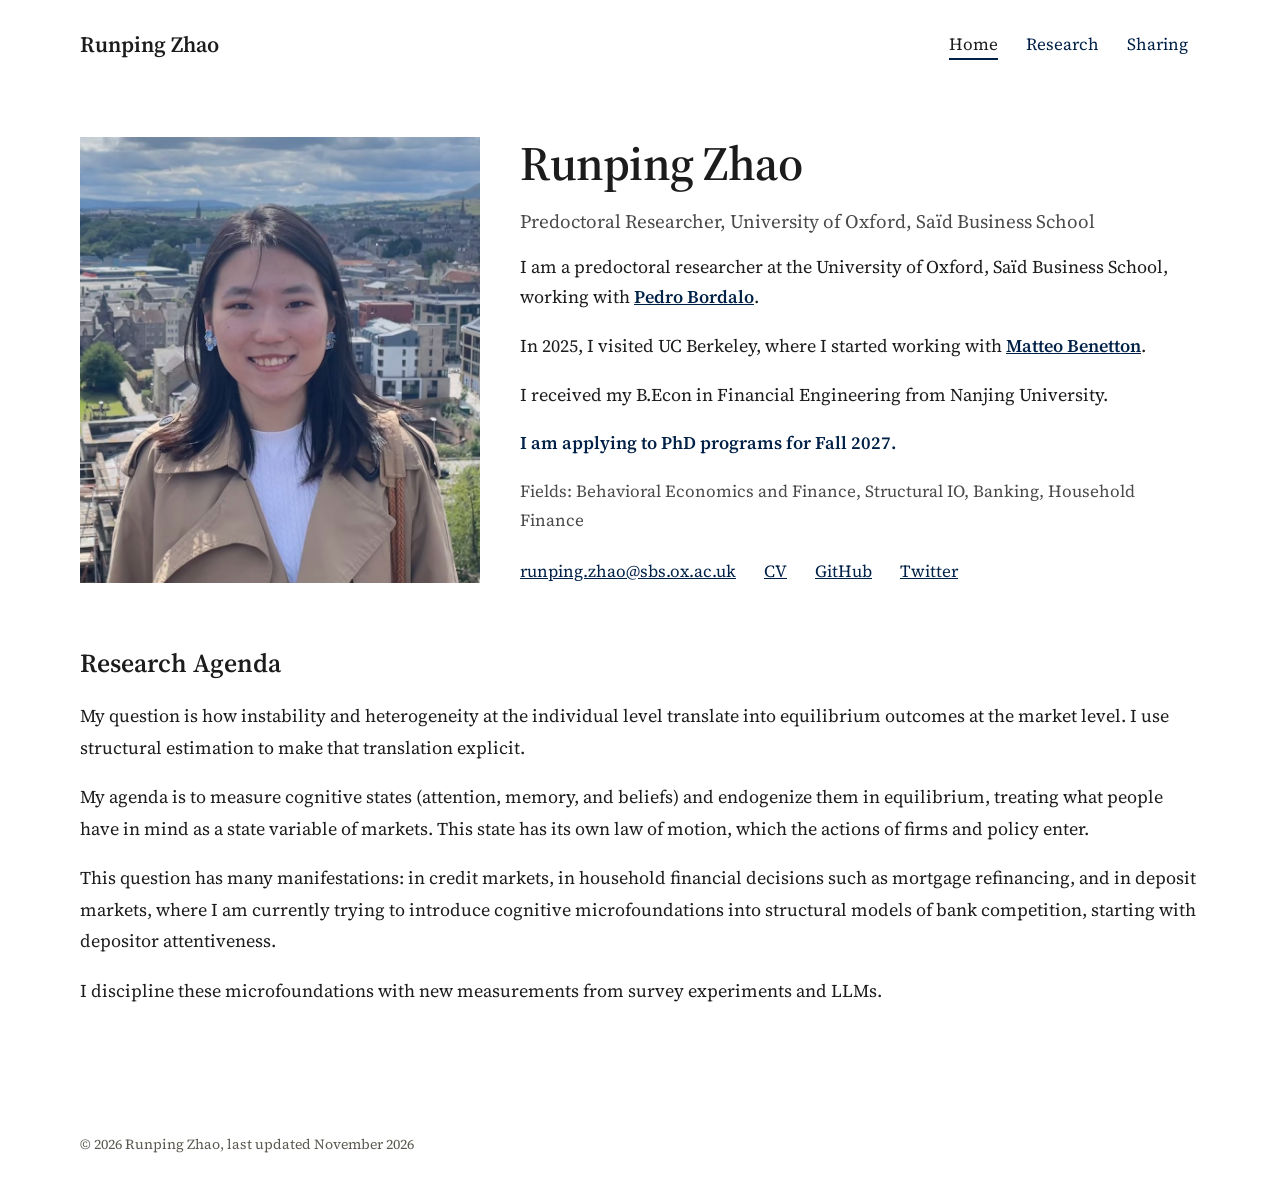
==== index.html @ ddcee46c "Add files via upload" ====
<!doctype html>
<html lang="en">
<head>
<meta charset="utf-8">
<meta name="viewport" content="width=device-width, initial-scale=1">
<title>Runping Zhao</title>
<meta name="description" content="Runping Zhao, predoctoral researcher at the University of Oxford, Saïd Business School. Behavioral economics and finance, structural IO, banking, and household finance.">
<meta property="og:title" content="Runping Zhao">
<meta property="og:description" content="Runping Zhao, predoctoral researcher at the University of Oxford, Saïd Business School. Behavioral economics and finance, structural IO, banking, and household finance.">
<meta property="og:type" content="website">
<meta property="og:image" content="assets/runping-zhao.png">
<link rel="icon" href="assets/favicon.svg" type="image/svg+xml">
<link rel="preconnect" href="https://fonts.googleapis.com">
<link rel="preconnect" href="https://fonts.gstatic.com" crossorigin>
<link href="https://fonts.googleapis.com/css2?family=Source+Serif+4:ital,opsz,wght@0,8..60,400;0,8..60,600;1,8..60,400&display=swap" rel="stylesheet">
<link rel="stylesheet" href="assets/site.css">
</head>
<body>
<div style="font-family: 'Source Serif 4', Georgia, serif; color: #1c1c1c; background: #ffffff; min-height: 100vh; display: flex; flex-direction: column">

<header class="site-header" style="position: sticky; top: 0; z-index: 10; background: #ffffff; backdrop-filter: saturate(180%) blur(10px); -webkit-backdrop-filter: saturate(180%) blur(10px); border-bottom: 1px solid transparent; transition: background 250ms ease, border-color 250ms ease">
<div style="max-width: 1200px; margin: 0 auto; padding: 16px 40px 0; min-height: 72px; display: flex; flex-wrap: wrap; align-items: center; justify-content: space-between; gap: 8px">
<a href="index.html" style="font-size: 22px; font-weight: 600; color: #1c1c1c; text-decoration: none">Runping Zhao</a>
<nav aria-label="Main" style="display: flex; flex-wrap: wrap; gap: 4px; font-size: 17px">
<a href="index.html" aria-current="page" style="padding: 12px 12px; color: #1c1c1c; text-decoration: underline; text-decoration-color: #002147; text-decoration-thickness: 2px; text-underline-offset: 8px">Home</a>
<a href="research.html" style="padding: 12px 12px; text-decoration: none">Research</a>
<a href="sharing.html" style="padding: 12px 12px; text-decoration: none">Sharing</a>
</nav>
</div>
</header>

<main style="flex: 1; width: 100%; max-width: 1200px; margin: 0 auto; padding: 64px 40px 96px; box-sizing: border-box; display: flex; flex-direction: column; gap: 64px">

<section style="display: flex; flex-wrap: wrap; gap: 40px; align-items: stretch">
<div style="flex: 0 1 400px; min-height: 400px; position: relative; overflow: hidden"><img src="assets/runping-zhao.png" alt="Runping Zhao" width="970" height="968" style="position: absolute; inset: 0; width: 100%; height: 100%; object-fit: cover; object-position: 50% 30%; display: block"></div>
<div style="flex: 1 1 380px; display: flex; flex-direction: column; gap: 18px">
<h1 style="margin: 0; font-size: 48px; font-weight: 600; letter-spacing: -0.5px; line-height: 1.1">Runping Zhao</h1>
<p style="margin: 0; font-size: 19px; color: #4a4a4a">Predoctoral Researcher, University of Oxford, Saïd Business School</p>
<p style="margin: 0; font-size: 18px; line-height: 1.7">I am a predoctoral researcher at the University of Oxford, Saïd Business School, working with <a href="https://sites.google.com/site/pbordalo/" target="_blank" rel="noopener noreferrer" style="white-space: nowrap; font-weight: 600">Pedro Bordalo</a>.</p>
<p style="margin: 0; font-size: 18px; line-height: 1.7">In 2025, I visited UC Berkeley, where I started working with <a href="https://sites.google.com/view/matteobenetton/home" target="_blank" rel="noopener noreferrer" style="white-space: nowrap; font-weight: 600">Matteo Benetton</a>.</p>
<p style="margin: 0; font-size: 18px; line-height: 1.7">I received my B.Econ in Financial Engineering from Nanjing University.</p>
<p style="margin: 0; font-size: 18px; line-height: 1.7; font-weight: 600; color: #002147">I am applying to PhD programs for Fall 2027.</p>
<p style="margin: 0; font-size: 17px; line-height: 1.7; color: #4a4a4a">Fields: Behavioral Economics and Finance, Structural IO, Banking, Household Finance</p>
<nav aria-label="Links" style="display: flex; flex-wrap: wrap; gap: 8px 28px; font-size: 17px; padding-top: 6px">
<a class="js-email" data-u="runping.zhao" data-d="sbs.ox.ac.uk" href="#">runping.zhao [at] sbs.ox.ac.uk</a>
<a href="viewer.html?file=files/RunpingZhao_CV.pdf&amp;title=Curriculum%20Vitae">CV</a>
<a href="https://github.com/ReunionZhao" target="_blank" rel="noopener noreferrer">GitHub</a>
<a href="https://x.com/reneeinsilence" target="_blank" rel="noopener noreferrer">Twitter</a>
</nav>
</div>
</section>

<section style="display: flex; flex-direction: column; gap: 20px">
<h2 style="margin: 0; font-size: 26px; font-weight: 600; line-height: 1.3">Research Agenda</h2>
<div style="display: flex; flex-direction: column; gap: 18px">
<p style="margin: 0; font-size: 18px; line-height: 1.75">My question is how instability and heterogeneity at the individual level translate into equilibrium outcomes at the market level. I use structural estimation to make that translation explicit.</p>
<p style="margin: 0; font-size: 18px; line-height: 1.75">My agenda is to measure cognitive states (attention, memory, and beliefs) and endogenize them in equilibrium, treating what people have in mind as a state variable of markets. This state has its own law of motion, which the actions of firms and policy enter.</p>
<p style="margin: 0; font-size: 18px; line-height: 1.75">This question has many manifestations: in credit markets, in household financial decisions such as mortgage refinancing, and in deposit markets, where I am currently trying to introduce cognitive microfoundations into structural models of bank competition, starting with depositor attentiveness.</p>
<p style="margin: 0; font-size: 18px; line-height: 1.75">I discipline these microfoundations with new measurements from survey experiments and LLMs.</p>
</div>
</section>

</main>

<footer style="margin-top: auto">
<div style="max-width: 1200px; margin: 0 auto; padding: 32px 40px 40px; font-size: 14px; color: #5a5850; text-align: left">© 2026 Runping Zhao, last updated November 2026</div>
</footer>
</div>
<script src="assets/site.js"></script>
</body>
</html>
---- assets/site.css ----
*,*::before,*::after{box-sizing:border-box}
body{margin:0}
a{color:#002147}a:hover{color:#4a6a92}
.pdf-pages{display:flex;flex-direction:column;align-items:center;gap:16px}
.pdf-pages canvas{display:block;max-width:100%;height:auto;box-shadow:0 1px 3px rgba(0,0,0,.12),0 1px 12px rgba(0,0,0,.06)}
@media (max-width:640px){header>div,main{padding-left:20px!important;padding-right:20px!important}}
@media (prefers-reduced-motion: reduce){*{animation:none!important;transition:none!important}}
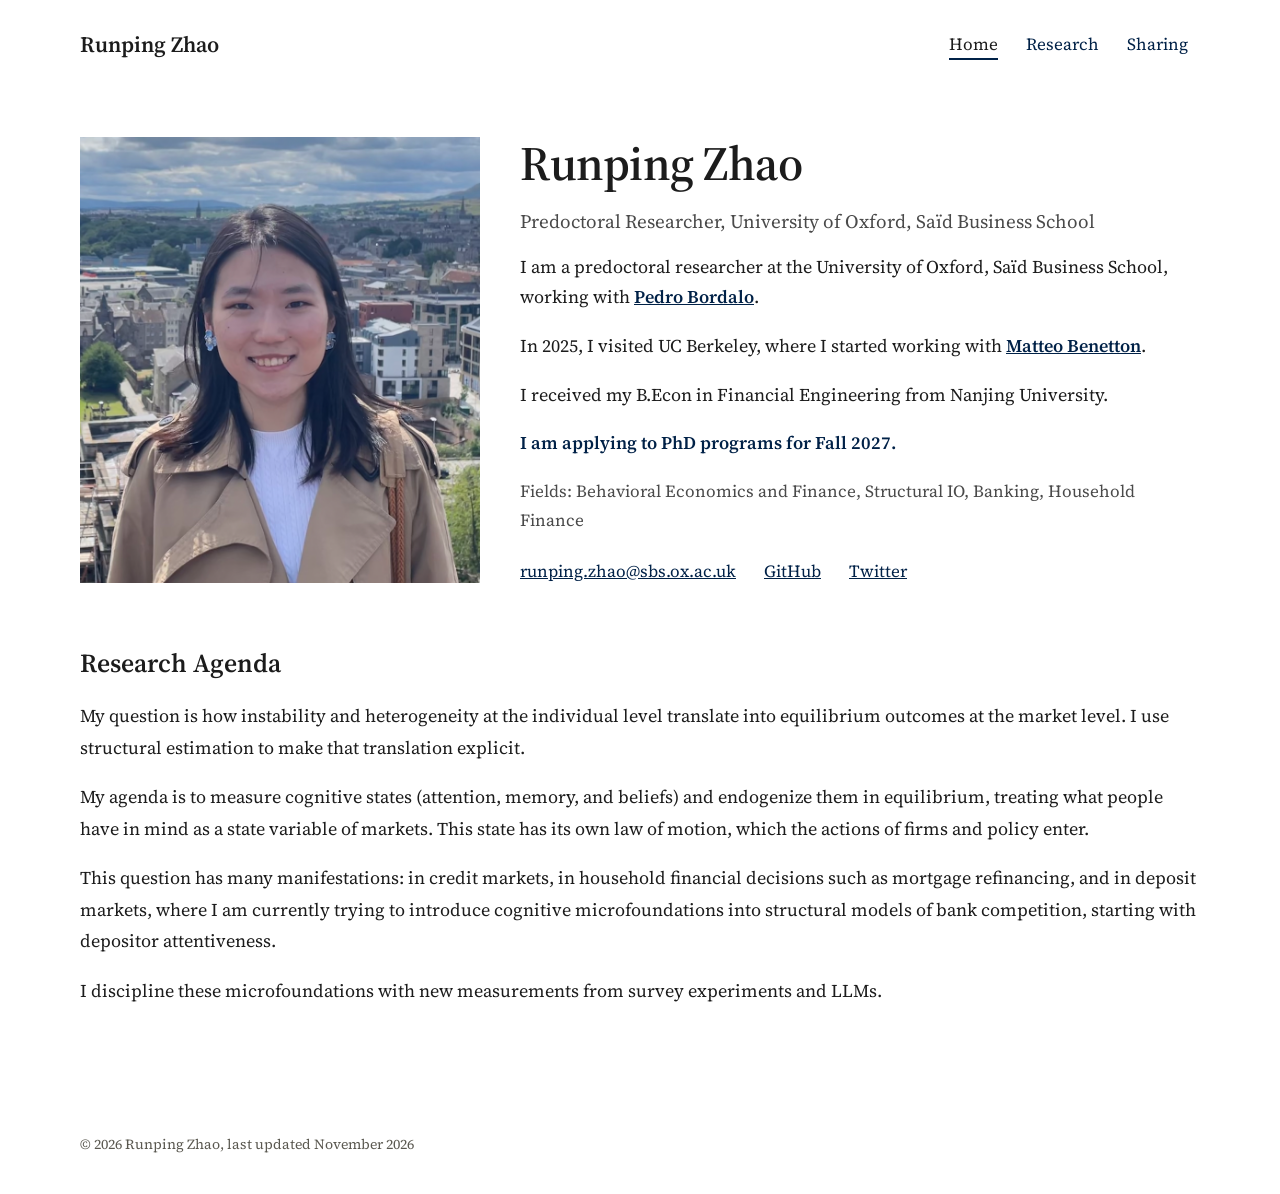
==== commit 3e882f60: "Add files via upload" ====
--- a/index.html
+++ b/index.html
@@ -8,7 +8,8 @@
 <meta property="og:title" content="Runping Zhao">
 <meta property="og:description" content="Runping Zhao, predoctoral researcher at the University of Oxford, Saïd Business School. Behavioral economics and finance, structural IO, banking, and household finance.">
 <meta property="og:type" content="website">
-<meta property="og:image" content="assets/runping-zhao.png">
+<meta property="og:image" content="https://runpingzhao.com/assets/runping-zhao.png">
+<meta property="og:url" content="https://runpingzhao.com/">
 <link rel="icon" href="assets/favicon.svg" type="image/svg+xml">
 <link rel="preconnect" href="https://fonts.googleapis.com">
 <link rel="preconnect" href="https://fonts.gstatic.com" crossorigin>
@@ -43,7 +44,6 @@
 <p style="margin: 0; font-size: 17px; line-height: 1.7; color: #4a4a4a">Fields: Behavioral Economics and Finance, Structural IO, Banking, Household Finance</p>
 <nav aria-label="Links" style="display: flex; flex-wrap: wrap; gap: 8px 28px; font-size: 17px; padding-top: 6px">
 <a class="js-email" data-u="runping.zhao" data-d="sbs.ox.ac.uk" href="#">runping.zhao [at] sbs.ox.ac.uk</a>
-<a href="viewer.html?file=files/RunpingZhao_CV.pdf&amp;title=Curriculum%20Vitae">CV</a>
 <a href="https://github.com/ReunionZhao" target="_blank" rel="noopener noreferrer">GitHub</a>
 <a href="https://x.com/reneeinsilence" target="_blank" rel="noopener noreferrer">Twitter</a>
 </nav>
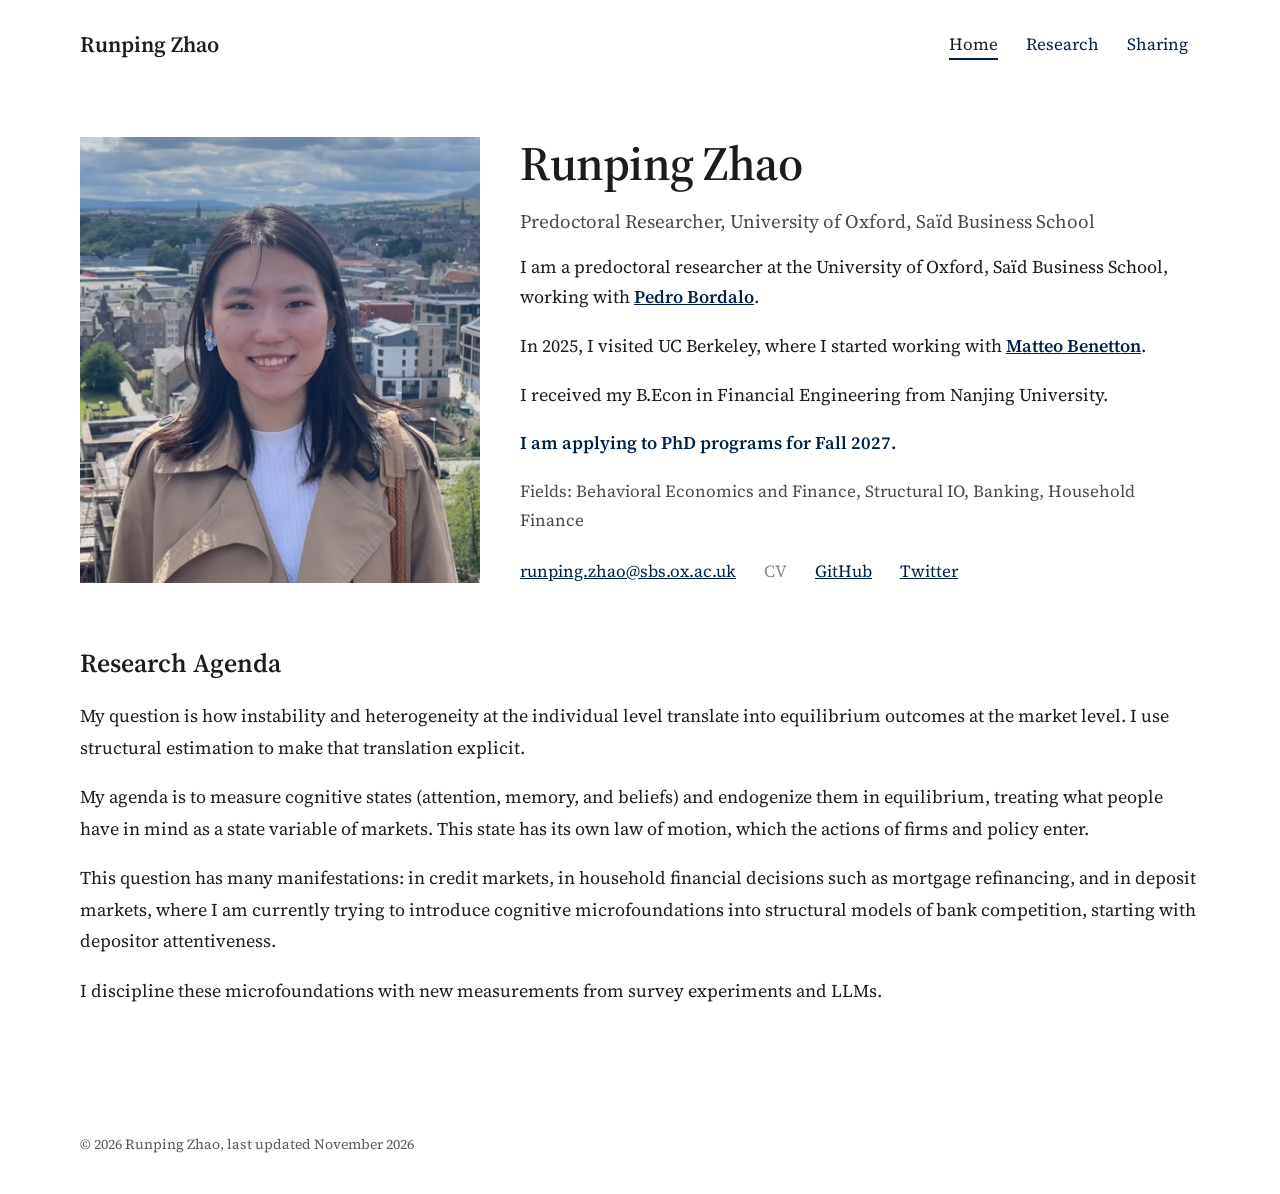
==== commit 1f0e1e37: "Add files via upload" ====
--- a/index.html
+++ b/index.html
@@ -44,6 +44,7 @@
 <p style="margin: 0; font-size: 17px; line-height: 1.7; color: #4a4a4a">Fields: Behavioral Economics and Finance, Structural IO, Banking, Household Finance</p>
 <nav aria-label="Links" style="display: flex; flex-wrap: wrap; gap: 8px 28px; font-size: 17px; padding-top: 6px">
 <a class="js-email" data-u="runping.zhao" data-d="sbs.ox.ac.uk" href="#">runping.zhao [at] sbs.ox.ac.uk</a>
+<span aria-disabled="true" title="Coming soon" style="color: #8a8a8a; cursor: default">CV</span>
 <a href="https://github.com/ReunionZhao" target="_blank" rel="noopener noreferrer">GitHub</a>
 <a href="https://x.com/reneeinsilence" target="_blank" rel="noopener noreferrer">Twitter</a>
 </nav>
